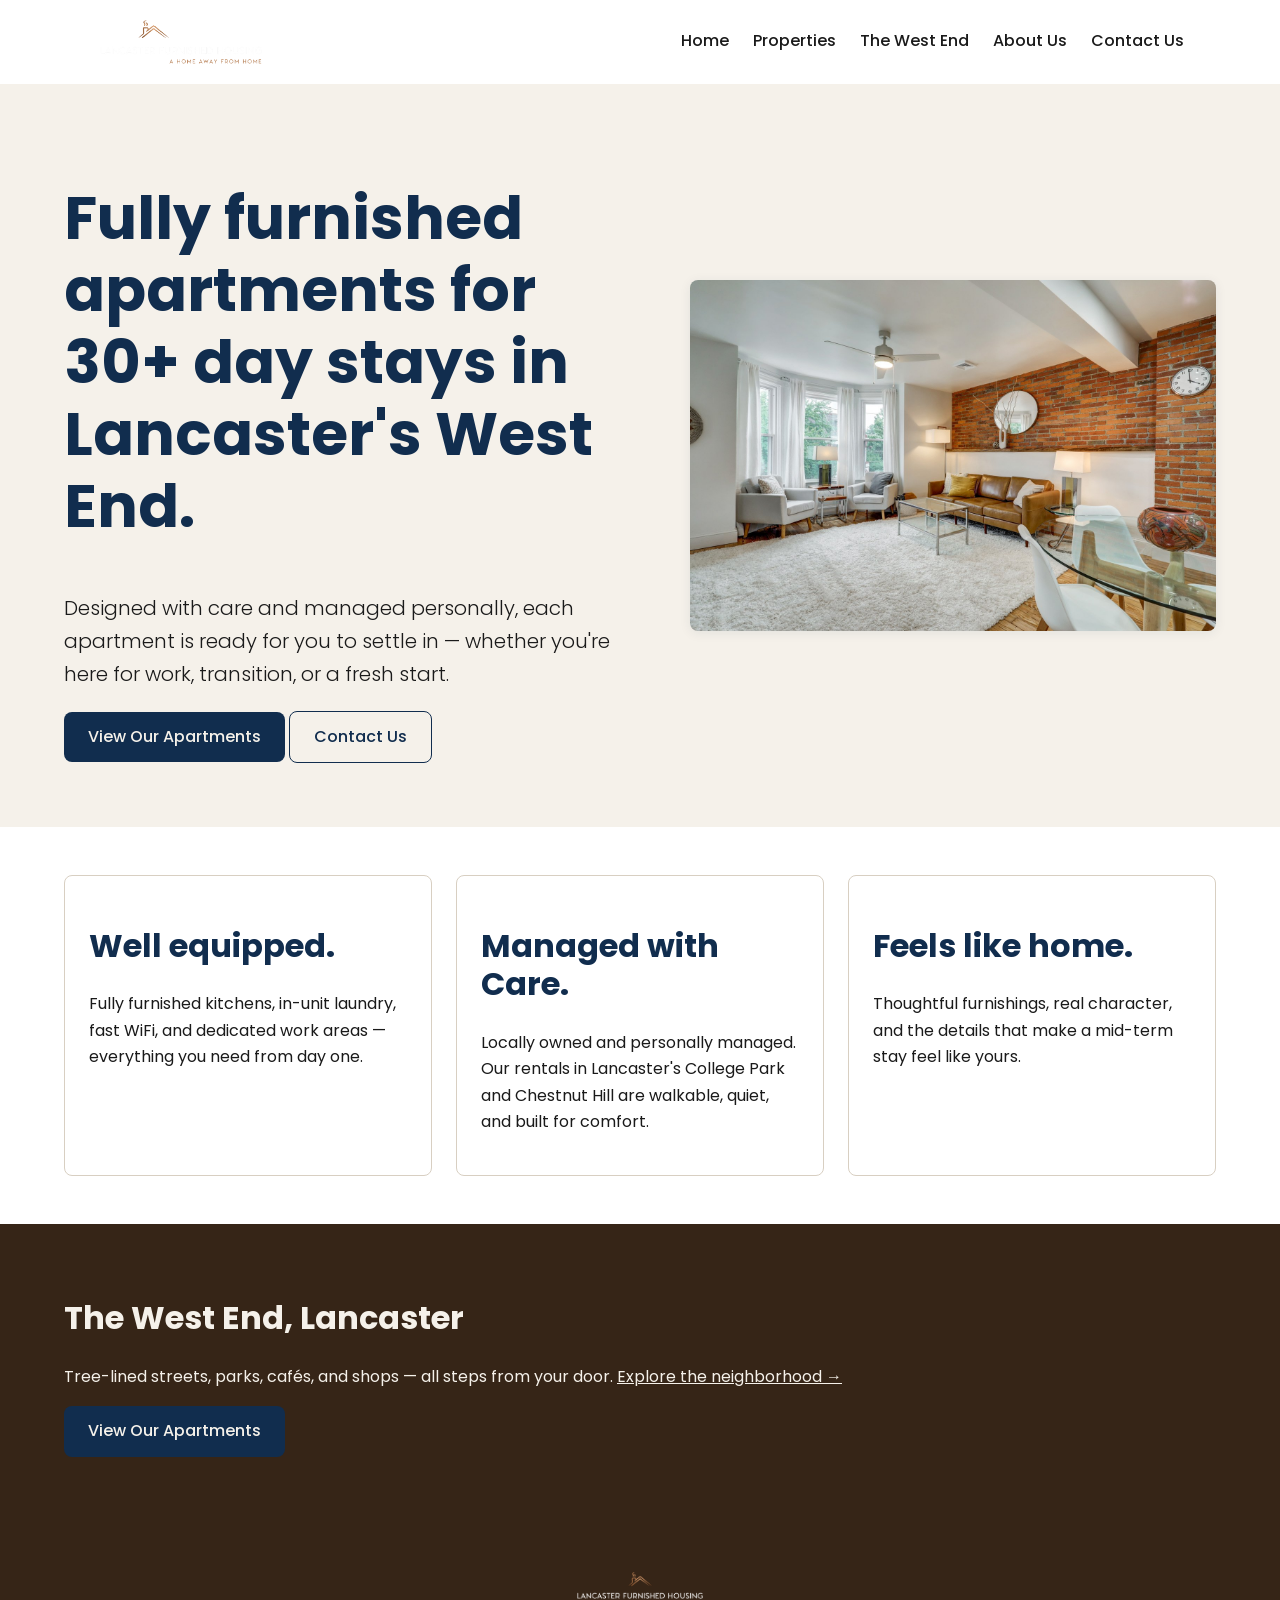
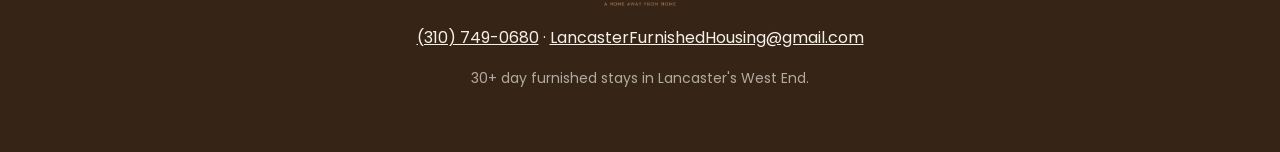
==== index.html @ 66a1c0fa "Initial commit: Lancaster Furnished Housing v2 static site (9 pages, tokens/styles CSS, 4 Matterport" ====
<!DOCTYPE html>
<html lang="en">
<head>
<meta charset="UTF-8">
<meta name="viewport" content="width=device-width, initial-scale=1.0">
<meta name="description" content="Fully furnished apartments for 30+ day stays in Lancaster's West End. Well equipped. Managed with care. Feels like home.">
<title>Lancaster Furnished Housing — A Home Away From Home</title>
<link rel="stylesheet" href="assets/css/tokens.css">
<link rel="stylesheet" href="assets/css/styles.css">
<link rel="preconnect" href="https://fonts.googleapis.com">
<link rel="preconnect" href="https://fonts.gstatic.com" crossorigin>
<link href="https://fonts.googleapis.com/css2?family=Poppins:wght@300;400;500;700&display=swap" rel="stylesheet">
</head>
<body>
<header class="site-header">
  <a class="brand" href="index.html"><img src="assets/img/logo-color.png" alt="Lancaster Furnished Housing"></a>
  <nav aria-label="Main">
    <a href="index.html">Home</a>
    <a href="properties.html">Properties</a>
    <a href="the-west-end.html">The West End</a>
    <a href="about-us.html">About Us</a>
    <a href="contact-us.html">Contact Us</a>
  </nav>
</header>
<main>
  <section class="band-cream">
    <div class="hero wrap">
      <div>
        <h1>Fully furnished apartments for 30+ day stays in Lancaster's West End.</h1>
        <p class="lead">Designed with care and managed personally, each apartment is ready for you to settle in — whether you're here for work, transition, or a fresh start.</p>
        <p><a class="btn" href="properties.html">View Our Apartments</a> <a class="btn ghost" href="contact-us.html">Contact Us</a></p>
      </div>
      <img src="assets/img/home-hero.jpg" alt="A bright, well-furnished living room with bay windows and mid-century design">
    </div>
  </section>
  <section>
    <div class="wrap trio">
      <div class="prop"><h2>Well equipped.</h2><p>Fully furnished kitchens, in-unit laundry, fast WiFi, and dedicated work areas — everything you need from day one.</p></div>
      <div class="prop"><h2>Managed with Care.</h2><p>Locally owned and personally managed. Our rentals in Lancaster's College Park and Chestnut Hill are walkable, quiet, and built for comfort.</p></div>
      <div class="prop"><h2>Feels like home.</h2><p>Thoughtful furnishings, real character, and the details that make a mid-term stay feel like yours.</p></div>
    </div>
  </section>
  <section class="band-espresso">
    <div class="wrap">
      <h2>The West End, Lancaster</h2>
      <p>Tree-lined streets, parks, cafés, and shops — all steps from your door. <a href="the-west-end.html" style="color:inherit">Explore the neighborhood →</a></p>
      <p><a class="btn" href="properties.html">View Our Apartments</a></p>
    </div>
  </section>
</main>
<footer class="site-footer">
  <img src="assets/img/logo-nobg.png" alt="" aria-hidden="true">
  <p><a href="tel:+13107490680">(310) 749-0680</a> · <a href="mailto:LancasterFurnishedHousing@gmail.com">LancasterFurnishedHousing@gmail.com</a></p>
  <p class="fine">30+ day furnished stays in Lancaster's West End.</p>
  <!-- TODO: real Instagram handle -->
</footer>
</body>
</html>
---- assets/css/tokens.css ----
/* Lancaster Furnished Housing — design tokens.
   Values measured from the live Squarespace site's generated stylesheet (2026-09-20):
   accent hsl(212.46,64.21%,18.63%) -> #112D4E, lightAccent hsl(35,40%,94.12%) -> #F5F1EA,
   darkAccent hsl(32.9,40.26%,15.1%) -> #362517. Font: Poppins (300/400/500/700). */

:root {
  /* Color */
  --accent: #112D4E;
  --accent-ink: #F5F1EA;
  --cream: #F5F1EA;
  --paper: #FFFFFF;
  --ink: #1A1A1A;
  --espresso: #362517;
  --espresso-ink: #F5F1EA;
  --rule: #D8CFC2;
  --muted: #6B6357;

  /* Type */
  --font-body: "Poppins", -apple-system, BlinkMacSystemFont, "Segoe UI", Helvetica, Arial, sans-serif;
  --text-hero: clamp(2.25rem, 5.5vw, 3.75rem);
  --text-h1: clamp(1.75rem, 3.5vw, 2.5rem);
  --text-h2: clamp(1.5rem, 3vw, 2rem);
  --text-lead: 1.25rem;
  --text-body: 1rem;
  --text-small: 0.875rem;
  --leading-tight: 1.2;
  --leading-body: 1.65;
  --weight-light: 300;
  --weight-regular: 400;
  --weight-medium: 500;
  --weight-bold: 700;

  /* Spacing */
  --space-1: .5rem;
  --space-2: 1rem;
  --space-3: 1.5rem;
  --space-4: 2rem;
  --space-5: 3rem;
  --space-6: 4rem;

  /* Shape & layout */
  --radius: 8px;
  --maxw: 72rem;
  --shadow: 0 2px 12px rgba(17, 45, 78, .08);
}

@media (prefers-color-scheme: dark) {
  :root {
    --paper: #121820;
    --cream: #1B2430;
    --ink: #ECE9E4;
    --muted: #A9A396;
    --rule: #2E3A4A;
    --accent: #2E5E96;
    --accent-ink: #FFFFFF;
    --espresso: #241B12;
  }
}

@media (prefers-reduced-motion: reduce) {
  *, *::before, *::after {
    transition: none !important;
    animation: none !important;
  }
}
---- assets/css/styles.css ----
/* Lancaster Furnished Housing — components (tokens live in tokens.css) */

* { box-sizing: border-box; }
html { scroll-behavior: smooth; }
body {
  margin: 0;
  font-family: var(--font-body);
  font-weight: var(--weight-regular);
  font-size: var(--text-body);
  line-height: var(--leading-body);
  color: var(--ink);
  background: var(--paper);
}
img { max-width: 100%; height: auto; display: block; }
h1, h2, h3 { line-height: var(--leading-tight); font-weight: var(--weight-bold); color: var(--accent); }
h1 { font-size: var(--text-h1); }
h2 { font-size: var(--text-h2); }
p.lead { font-size: var(--text-lead); font-weight: var(--weight-light); }
a { color: var(--accent); }
.fine { font-size: var(--text-small); color: var(--muted); }

/* Header */
.site-header {
  display: flex; align-items: center; justify-content: space-between; gap: var(--space-3);
  padding: var(--space-2) var(--space-4);
  max-width: var(--maxw); margin: 0 auto;
  flex-wrap: wrap;
}
.site-header .brand img { height: 3.25rem; width: auto; }
.site-header nav { display: flex; gap: var(--space-3); flex-wrap: wrap; }
.site-header nav a {
  text-decoration: none; color: var(--ink); font-weight: var(--weight-medium);
  padding: .25rem 0; border-bottom: 2px solid transparent;
}
.site-header nav a:hover { border-bottom-color: var(--accent); color: var(--accent); }

/* Sections */
main > section { padding: var(--space-5) var(--space-4); }
.wrap { max-width: var(--maxw); margin: 0 auto; }
.band-cream { background: var(--cream); }
.band-espresso { background: var(--espresso); color: var(--espresso-ink); }
.band-espresso h1, .band-espresso h2 { color: var(--espresso-ink); }

/* Hero */
.hero { display: grid; grid-template-columns: 1.1fr 1fr; gap: var(--space-5); align-items: center; }
.hero h1 { font-size: var(--text-hero); font-weight: var(--weight-bold); }
.hero img { border-radius: var(--radius); box-shadow: var(--shadow); }
@media (max-width: 56rem) { .hero { grid-template-columns: 1fr; } }

/* Buttons */
.btn {
  display: inline-block; padding: .75rem 1.5rem; border-radius: var(--radius);
  background: var(--accent); color: var(--accent-ink); text-decoration: none;
  font-weight: var(--weight-medium);
}
.btn:hover { opacity: .92; }
.btn.ghost { background: transparent; color: var(--accent); border: 1px solid var(--accent); }

/* Value props + cards */
.trio { display: grid; grid-template-columns: repeat(3, 1fr); gap: var(--space-3); }
.trio .prop { background: var(--paper); border: 1px solid var(--rule); border-radius: var(--radius); padding: var(--space-3); }
@media (max-width: 48rem) { .trio { grid-template-columns: 1fr; } }

.cards { display: grid; grid-template-columns: repeat(3, 1fr); gap: var(--space-4); }
@media (max-width: 56rem) { .cards { grid-template-columns: repeat(2, 1fr); } }
@media (max-width: 40rem) { .cards { grid-template-columns: 1fr; } }
.card, .card-coming { text-decoration: none; color: inherit; display: block; }
.card figure, .card-coming figure { margin: 0; position: relative; border-radius: var(--radius); overflow: hidden; box-shadow: var(--shadow); }
.card figure::before, .card-coming figure::before {
  content: ""; position: absolute; inset: 0;
  background: linear-gradient(to bottom, rgba(0,0,0,.55), transparent 55%);
  opacity: 0; transition: opacity .4s linear;
}
.card:hover figure::before { opacity: 1; }
.card figcaption {
  position: absolute; top: 12px; left: 12px; right: 12px; color: #fff;
  opacity: 0; transform: translateY(-10px); transition: opacity .4s, transform .4s;
}
.card:hover figcaption { opacity: 1; transform: translateY(0); }
.card figcaption strong { display: block; font-size: var(--text-lead); }
.card figcaption span { font-size: var(--text-small); }
.card-coming figure { filter: grayscale(.4); }
.card-coming .coming-tag {
  position: absolute; top: 12px; right: 12px; background: var(--espresso); color: var(--espresso-ink);
  font-size: var(--text-small); font-weight: var(--weight-medium); padding: .25rem .75rem; border-radius: 999px;
}

/* Unit pages */
.unit-hero { max-width: var(--maxw); margin: 0 auto; }
.beds { color: var(--muted); font-weight: var(--weight-medium); }
.amenities ul { columns: 3; gap: var(--space-4); padding: 0; list-style: none; max-width: var(--maxw); margin: 0 auto; }
@media (max-width: 48rem) { .amenities ul { columns: 2; } }
@media (max-width: 32rem) { .amenities ul { columns: 1; } }
.amenities li { padding: .35rem 0 .35rem 1.25rem; position: relative; }
.amenities li::before { content: "◆"; position: absolute; left: 0; color: var(--accent); font-size: .6rem; top: .8rem; }

.tour { background: var(--cream); }
.tour h2, .gallery h2, .inquiry h2 { max-width: var(--maxw); margin: 0 auto var(--space-3); }
.iframe-wrap { max-width: var(--maxw); margin: 0 auto; border-radius: var(--radius); overflow: hidden; box-shadow: var(--shadow); }
.iframe-wrap iframe { width: 100%; aspect-ratio: 16 / 9; height: auto; border: 0; display: block; }

.gallery .grid { max-width: var(--maxw); margin: 0 auto; display: grid; grid-template-columns: repeat(3, 1fr); gap: var(--space-3); }
@media (max-width: 56rem) { .gallery .grid { grid-template-columns: repeat(2, 1fr); } }
@media (max-width: 40rem) { .gallery .grid { grid-template-columns: 1fr; } }
.gallery figure { margin: 0; }
.gallery img { border-radius: var(--radius); box-shadow: var(--shadow); width: 100%; }
.gallery figcaption { font-size: var(--text-small); color: var(--muted); padding: .4rem .2rem 0; }

/* Inquiry form */
.inquiry {
  max-width: 40rem; margin: 0 auto; background: var(--paper);
  border: 1px solid var(--rule); border-radius: var(--radius); padding: var(--space-4);
  display: grid; gap: var(--space-2);
}
.inquiry h2 { margin: 0; }
.inquiry label { display: grid; gap: .3rem; font-weight: var(--weight-medium); font-size: var(--text-small); }
.inquiry input, .inquiry select, .inquiry textarea {
  font: inherit; padding: .6rem .75rem; border: 1px solid var(--rule); border-radius: var(--radius);
  background: var(--paper); color: var(--ink);
}
.inquiry .consent { display: flex; gap: .5rem; align-items: flex-start; font-weight: var(--weight-regular); }
.inquiry .consent input { margin-top: .2rem; }
.inquiry button { justify-self: start; border: 0; cursor: pointer; font: inherit; font-weight: var(--weight-medium); }

/* Lists on prose pages */
.prose { max-width: var(--maxw); margin: 0 auto; }
.prose ul { columns: 2; gap: var(--space-4); padding-left: 1.25rem; }
.prose li { margin-bottom: .5rem; }

/* Footer */
.site-footer { background: var(--espresso); color: var(--espresso-ink); text-align: center; padding: var(--space-5) var(--space-4); }
.site-footer img { height: 2.5rem; width: auto; margin: 0 auto var(--space-2); }
.site-footer a { color: var(--espresso-ink); }
.site-footer .fine { color: rgba(245, 241, 234, .65); }
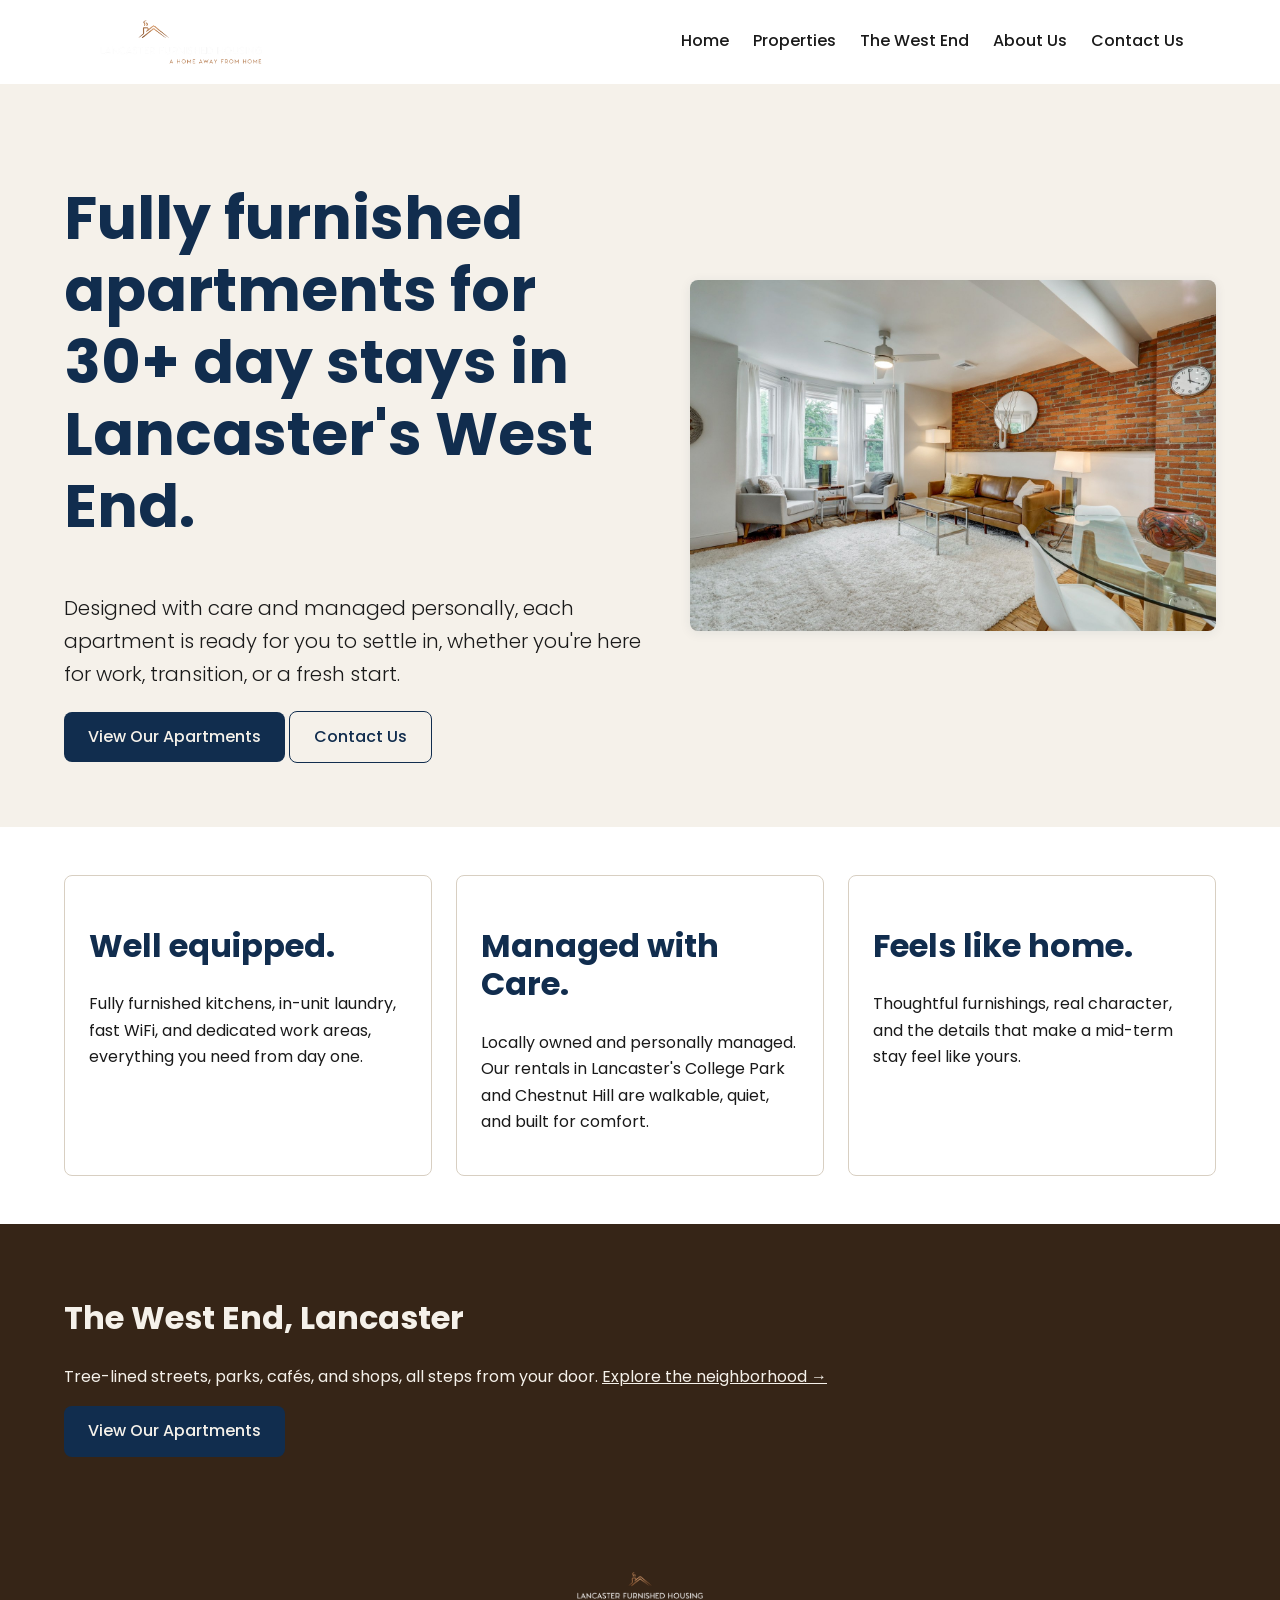
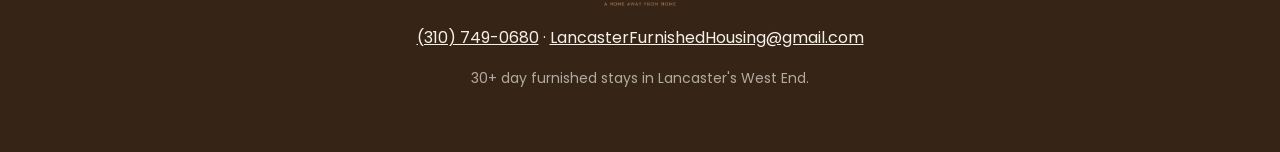
==== commit 616fe3c8: "Copy polish: em-dash sweep per quality bar" ====
--- a/index.html
+++ b/index.html
@@ -4,7 +4,7 @@
 <meta charset="UTF-8">
 <meta name="viewport" content="width=device-width, initial-scale=1.0">
 <meta name="description" content="Fully furnished apartments for 30+ day stays in Lancaster's West End. Well equipped. Managed with care. Feels like home.">
-<title>Lancaster Furnished Housing — A Home Away From Home</title>
+<title>Lancaster Furnished Housing, A Home Away From Home</title>
 <link rel="stylesheet" href="assets/css/tokens.css">
 <link rel="stylesheet" href="assets/css/styles.css">
 <link rel="preconnect" href="https://fonts.googleapis.com">
@@ -27,7 +27,7 @@
     <div class="hero wrap">
       <div>
         <h1>Fully furnished apartments for 30+ day stays in Lancaster's West End.</h1>
-        <p class="lead">Designed with care and managed personally, each apartment is ready for you to settle in — whether you're here for work, transition, or a fresh start.</p>
+        <p class="lead">Designed with care and managed personally, each apartment is ready for you to settle in, whether you're here for work, transition, or a fresh start.</p>
         <p><a class="btn" href="properties.html">View Our Apartments</a> <a class="btn ghost" href="contact-us.html">Contact Us</a></p>
       </div>
       <img src="assets/img/home-hero.jpg" alt="A bright, well-furnished living room with bay windows and mid-century design">
@@ -35,7 +35,7 @@
   </section>
   <section>
     <div class="wrap trio">
-      <div class="prop"><h2>Well equipped.</h2><p>Fully furnished kitchens, in-unit laundry, fast WiFi, and dedicated work areas — everything you need from day one.</p></div>
+      <div class="prop"><h2>Well equipped.</h2><p>Fully furnished kitchens, in-unit laundry, fast WiFi, and dedicated work areas, everything you need from day one.</p></div>
       <div class="prop"><h2>Managed with Care.</h2><p>Locally owned and personally managed. Our rentals in Lancaster's College Park and Chestnut Hill are walkable, quiet, and built for comfort.</p></div>
       <div class="prop"><h2>Feels like home.</h2><p>Thoughtful furnishings, real character, and the details that make a mid-term stay feel like yours.</p></div>
     </div>
@@ -43,7 +43,7 @@
   <section class="band-espresso">
     <div class="wrap">
       <h2>The West End, Lancaster</h2>
-      <p>Tree-lined streets, parks, cafés, and shops — all steps from your door. <a href="the-west-end.html" style="color:inherit">Explore the neighborhood →</a></p>
+      <p>Tree-lined streets, parks, cafés, and shops, all steps from your door. <a href="the-west-end.html" style="color:inherit">Explore the neighborhood →</a></p>
       <p><a class="btn" href="properties.html">View Our Apartments</a></p>
     </div>
   </section>
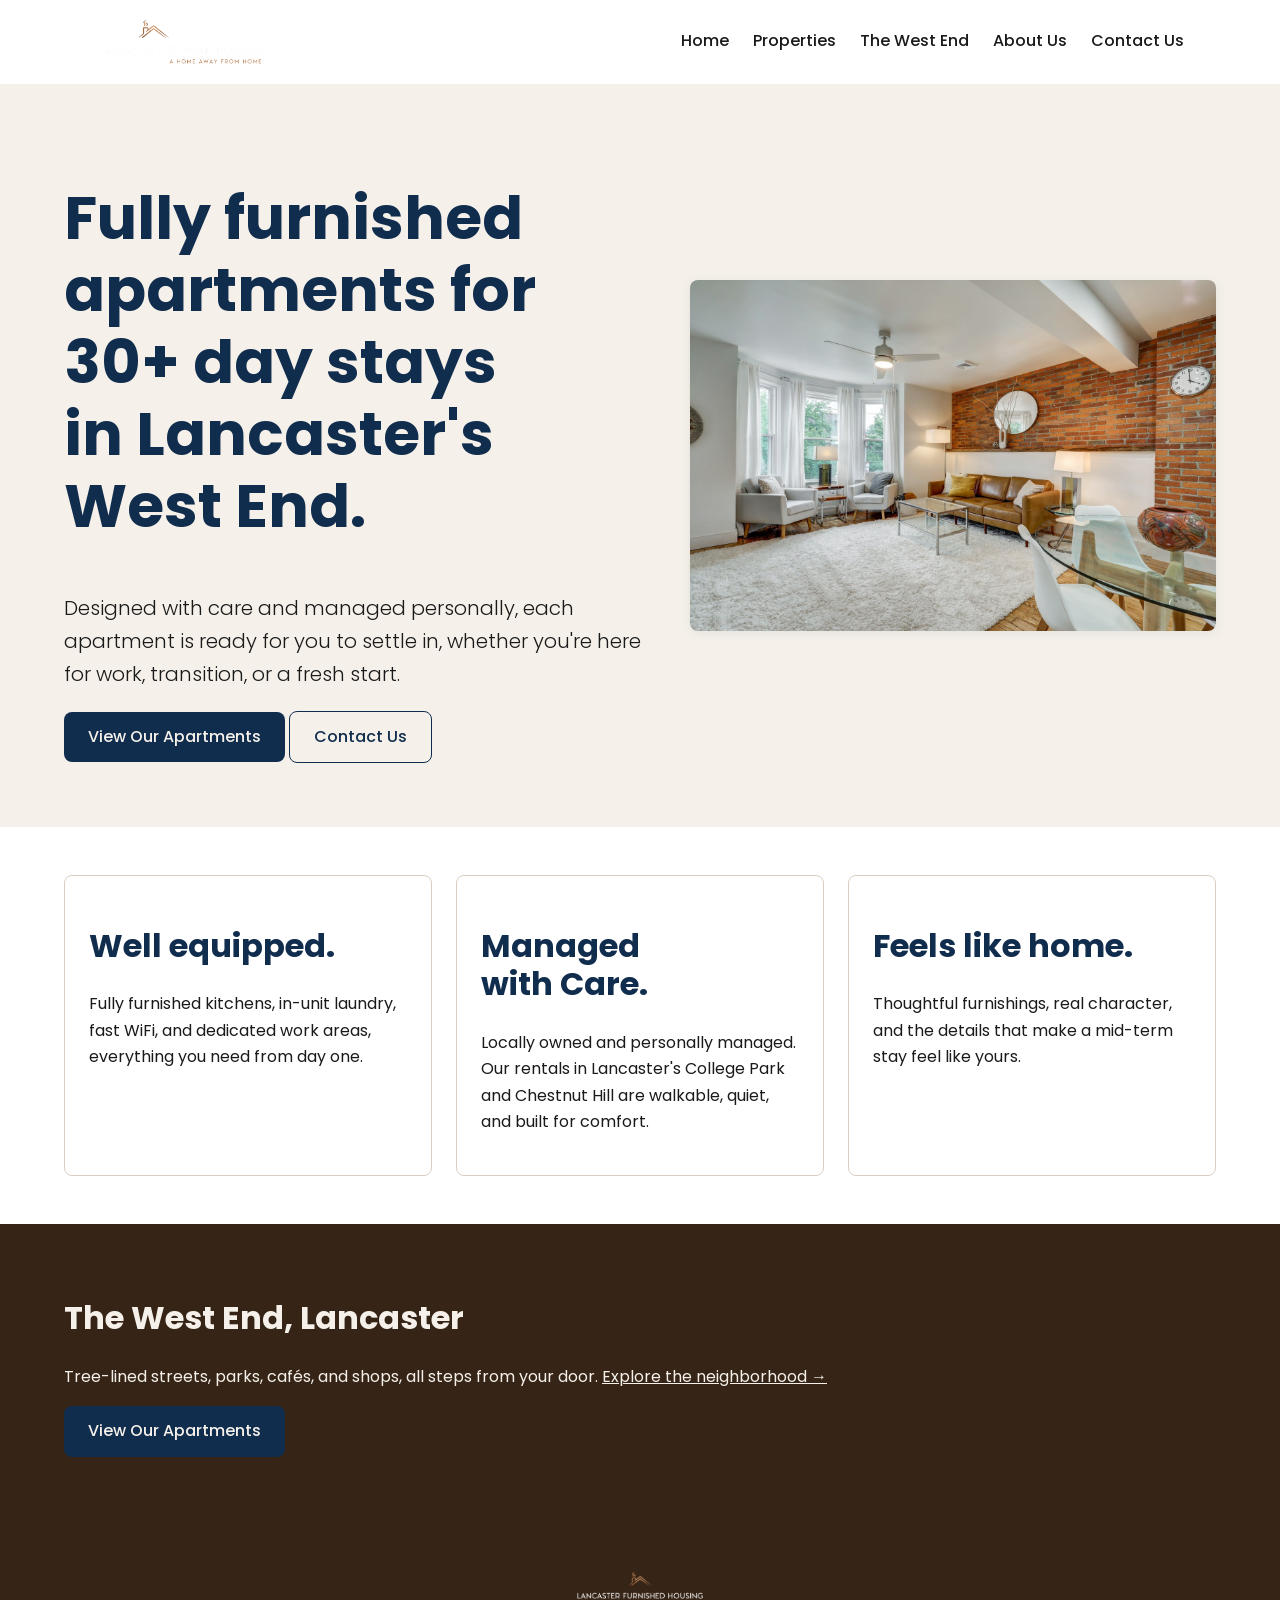
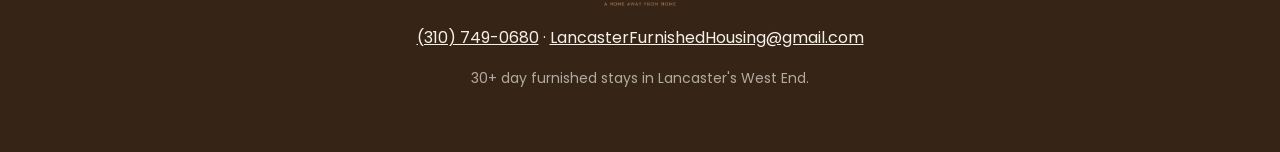
==== commit fcb4df00: "Second pass: footer contacts stack cleanly on mobile (no mid-address wrap), detector-verified all pa" ====
--- a/index.html
+++ b/index.html
@@ -4,6 +4,10 @@
 <meta charset="UTF-8">
 <meta name="viewport" content="width=device-width, initial-scale=1.0">
 <meta name="description" content="Fully furnished apartments for 30+ day stays in Lancaster's West End. Well equipped. Managed with care. Feels like home.">
+<link rel="icon" type="image/png" href="assets/img/logo-color.png">
+<meta property="og:title" content="Lancaster Furnished Housing, A Home Away From Home">
+<meta property="og:description" content="Fully furnished apartments for 30+ day stays in Lancaster's West End. Well equipped. Managed with care. Feels like home.">
+<meta property="og:type" content="website">
 <title>Lancaster Furnished Housing, A Home Away From Home</title>
 <link rel="stylesheet" href="assets/css/tokens.css">
 <link rel="stylesheet" href="assets/css/styles.css">
@@ -50,7 +54,7 @@
 </main>
 <footer class="site-footer">
   <img src="assets/img/logo-nobg.png" alt="" aria-hidden="true">
-  <p><a href="tel:+13107490680">(310) 749-0680</a> · <a href="mailto:LancasterFurnishedHousing@gmail.com">LancasterFurnishedHousing@gmail.com</a></p>
+  <p><span class="fcontact"><a href="tel:+13107490680">(310) 749-0680</a></span><span class="fsep"> · </span><span class="fcontact"><a href="mailto:LancasterFurnishedHousing@gmail.com">LancasterFurnishedHousing@gmail.com</a></span></p>
   <p class="fine">30+ day furnished stays in Lancaster's West End.</p>
   <!-- TODO: real Instagram handle -->
 </footer>
--- a/assets/css/styles.css
+++ b/assets/css/styles.css
@@ -12,7 +12,9 @@
   background: var(--paper);
 }
 img { max-width: 100%; height: auto; display: block; }
-h1, h2, h3 { line-height: var(--leading-tight); font-weight: var(--weight-bold); color: var(--accent); }
+p { text-wrap: pretty; widows: 2; orphans: 2; }
+h1, h2, h3 { line-height: var(--leading-tight); font-weight: var(--weight-bold); color: var(--accent); text-wrap: balance; }
+body { overflow-wrap: break-word; }
 h1 { font-size: var(--text-h1); }
 h2 { font-size: var(--text-h2); }
 p.lead { font-size: var(--text-lead); font-weight: var(--weight-light); }
@@ -31,6 +33,7 @@
 .site-header nav a {
   text-decoration: none; color: var(--ink); font-weight: var(--weight-medium);
   padding: .25rem 0; border-bottom: 2px solid transparent;
+  display: inline-flex; align-items: center; min-height: 44px; /* touch target */
 }
 .site-header nav a:hover { border-bottom-color: var(--accent); color: var(--accent); }
 
@@ -127,6 +130,32 @@
 .prose ul { columns: 2; gap: var(--space-4); padding-left: 1.25rem; }
 .prose li { margin-bottom: .5rem; }
 
+
+/* Mobile (mom-site pattern: compact nav at 767px, tightened padding on phones) */
+@media (max-width: 767px) {
+  .site-header { padding: var(--space-2) var(--space-3); }
+  .site-header .brand img { height: 2.5rem; }
+  .site-header nav { gap: var(--space-2); font-size: 12px; width: 100%; }
+  .site-header { gap: var(--space-2); }
+}
+@media (max-width: 40rem) {
+  main > section { padding: var(--space-4) 1.25rem; }
+  .hero { gap: var(--space-3); }
+  .btn { width: 100%; text-align: center; margin-bottom: .5rem; }
+}
+/* Touch devices: captions can't rely on hover — show them statically */
+@media (hover: none) {
+  .card figure::before { opacity: .55; }
+  .card figcaption { opacity: 1; transform: none; top: auto; bottom: 12px; }
+  .card figcaption strong { font-size: var(--text-body); }
+}
+
+.site-footer .fcontact { white-space: nowrap; }
+@media (max-width: 767px) {
+  .site-footer .fsep { display: none; }
+  .site-footer p { display: flex; flex-direction: column; gap: .35rem; align-items: center; }
+}
+
 /* Footer */
 .site-footer { background: var(--espresso); color: var(--espresso-ink); text-align: center; padding: var(--space-5) var(--space-4); }
 .site-footer img { height: 2.5rem; width: auto; margin: 0 auto var(--space-2); }
